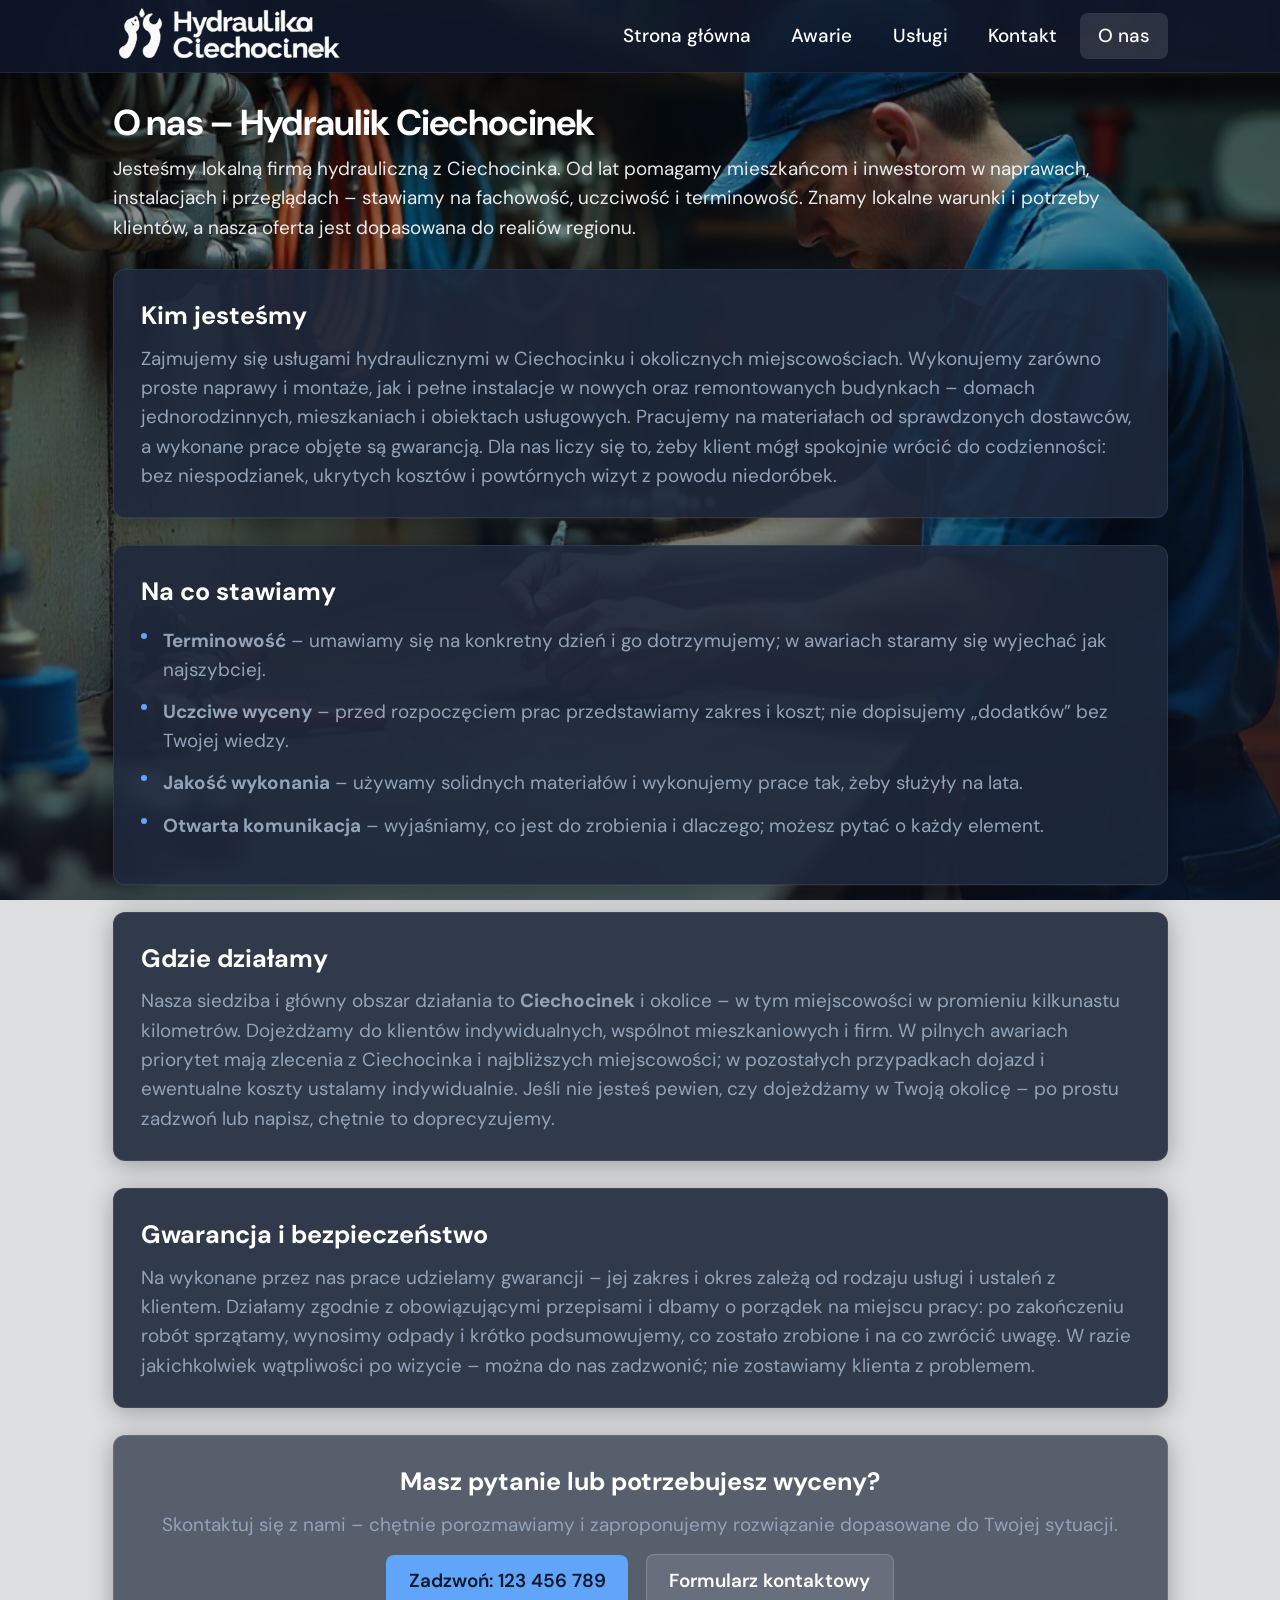
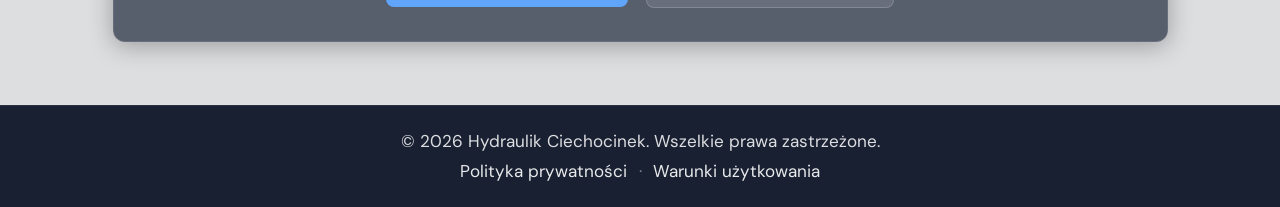
==== about.html @ 27aa8ef2 "Project finished" ====
<!DOCTYPE html>
<html lang="pl">
<head>
    <meta charset="UTF-8">
    <meta name="viewport" content="width=device-width, initial-scale=1.0">
    <meta name="description" content="O nas – Hydraulik Ciechocinek. Doświadczenie, uczciwe wyceny i szybkie interwencje. Poznaj naszą ekipę i sposób pracy.">
    <meta name="theme-color" content="#0a1628">
    <title>O nas – Hydraulik Ciechocinek | Doświadczenie i zaufanie</title>

    <link rel="icon" href="assets/favicon.svg" type="image/svg+xml">
    <link rel="preconnect" href="https://fonts.googleapis.com">
    <link rel="preconnect" href="https://fonts.gstatic.com" crossorigin>
    <link href="https://fonts.googleapis.com/css2?family=DM+Sans:wght@400;500;600;700&display=swap" rel="stylesheet">

    <link rel="stylesheet" href="styles.css">
    <script src="script.js" defer></script>
</head>
<body>
    <header class="header" role="banner">
        <div class="nav nav--glass">
            <a href="index.html" class="logo" aria-label="Strona główna – Hydraulik Ciechocinek">
                <img src="assets/logo.png" alt="Hydraulik Ciechocinek" width="160" height="48">
            </a>

            <button type="button" class="burger" aria-label="Otwórz menu" aria-expanded="false" aria-controls="menu-mobile">
                <span class="burger-bar"></span>
                <span class="burger-bar"></span>
                <span class="burger-bar"></span>
            </button>

            <nav class="menu-desktop" aria-label="Nawigacja główna">
                <a href="index.html" class="menu__link">Strona główna</a>
                <a href="emergencies.html" class="menu__link">Awarie</a>
                <a href="services.html" class="menu__link">Usługi</a>
                <a href="contact.html" class="menu__link">Kontakt</a>
                <a href="about.html" class="menu__link menu__link--active">O nas</a>
            </nav>
        </div>
    </header>

    <nav id="menu-mobile" class="menu-mobile" aria-label="Menu mobilne" aria-hidden="true">
        <a href="index.html" class="menu__link">Strona główna</a>
        <a href="emergencies.html" class="menu__link">Awarie</a>
        <a href="services.html" class="menu__link">Usługi</a>
        <a href="contact.html" class="menu__link">Kontakt</a>
        <a href="about.html" class="menu__link menu__link--active">O nas</a>
    </nav>

    <main id="main-content" class="page">
        <div class="page__content">
            <header class="page__header">
                <h1 class="page__title">O nas – Hydraulik Ciechocinek</h1>
                <p class="page__lead">Jesteśmy lokalną firmą hydrauliczną z Ciechocinka. Od lat pomagamy mieszkańcom i inwestorom w naprawach, instalacjach i przeglądach – stawiamy na fachowość, uczciwość i terminowość. Znamy lokalne warunki i potrzeby klientów, a nasza oferta jest dopasowana do realiów regionu.</p>
            </header>

            <section class="content-block" aria-labelledby="kim-heading">
                <h2 id="kim-heading">Kim jesteśmy</h2>
                <p>Zajmujemy się usługami hydraulicznymi w Ciechocinku i okolicznych miejscowościach. Wykonujemy zarówno proste naprawy i montaże, jak i pełne instalacje w nowych oraz remontowanych budynkach – domach jednorodzinnych, mieszkaniach i obiektach usługowych. Pracujemy na materiałach od sprawdzonych dostawców, a wykonane prace objęte są gwarancją. Dla nas liczy się to, żeby klient mógł spokojnie wrócić do codzienności: bez niespodzianek, ukrytych kosztów i powtórnych wizyt z powodu niedoróbek.</p>
            </section>

            <section class="content-block" aria-labelledby="wartosci-heading">
                <h2 id="wartosci-heading">Na co stawiamy</h2>
                <ul class="values-list">
                    <li><strong>Terminowość</strong> – umawiamy się na konkretny dzień i go dotrzymujemy; w awariach staramy się wyjechać jak najszybciej.</li>
                    <li><strong>Uczciwe wyceny</strong> – przed rozpoczęciem prac przedstawiamy zakres i koszt; nie dopisujemy „dodatków” bez Twojej wiedzy.</li>
                    <li><strong>Jakość wykonania</strong> – używamy solidnych materiałów i wykonujemy prace tak, żeby służyły na lata.</li>
                    <li><strong>Otwarta komunikacja</strong> – wyjaśniamy, co jest do zrobienia i dlaczego; możesz pytać o każdy element.</li>
                </ul>
            </section>

            <section class="content-block" aria-labelledby="rejon-heading">
                <h2 id="rejon-heading">Gdzie działamy</h2>
                <p>Nasza siedziba i główny obszar działania to <strong>Ciechocinek</strong> i okolice – w tym miejscowości w promieniu kilkunastu kilometrów. Dojeżdżamy do klientów indywidualnych, wspólnot mieszkaniowych i firm. W pilnych awariach priorytet mają zlecenia z Ciechocinka i najbliższych miejscowości; w pozostałych przypadkach dojazd i ewentualne koszty ustalamy indywidualnie. Jeśli nie jesteś pewien, czy dojeżdżamy w Twoją okolicę – po prostu zadzwoń lub napisz, chętnie to doprecyzujemy.</p>
            </section>

            <section class="content-block" aria-labelledby="gwarancja-heading">
                <h2 id="gwarancja-heading">Gwarancja i bezpieczeństwo</h2>
                <p>Na wykonane przez nas prace udzielamy gwarancji – jej zakres i okres zależą od rodzaju usługi i ustaleń z klientem. Działamy zgodnie z obowiązującymi przepisami i dbamy o porządek na miejscu pracy: po zakończeniu robót sprzątamy, wynosimy odpady i krótko podsumowujemy, co zostało zrobione i na co zwrócić uwagę. W razie jakichkolwiek wątpliwości po wizycie – można do nas zadzwonić; nie zostawiamy klienta z problemem.</p>
            </section>

            <section class="content-block content-block--cta">
                <h2>Masz pytanie lub potrzebujesz wyceny?</h2>
                <p>Skontaktuj się z nami – chętnie porozmawiamy i zaproponujemy rozwiązanie dopasowane do Twojej sytuacji.</p>
                <a href="tel:+48123456789" class="btn btn--primary btn--phone">Zadzwoń: 123 456 789</a>
                <a href="contact.html" class="btn btn--secondary">Formularz kontaktowy</a>
            </section>
        </div>
    </main>

    <footer class="footer" role="contentinfo">
        <div class="footer__inner">
            <p class="footer__copy">&copy; <span id="year">2025</span> Hydraulik Ciechocinek. Wszelkie prawa zastrzeżone.</p>
            <p class="footer__links">
                <a href="privacy.html">Polityka prywatności</a>
                <span aria-hidden="true"> · </span>
                <a href="terms.html">Warunki użytkowania</a>
            </p>
        </div>
    </footer>
</body>
</html>
---- styles.css ----
/* ===== RESET & BASE ===== */
*, *::before, *::after { box-sizing: border-box; }
html {
  -webkit-text-size-adjust: 100%;
  scroll-behavior: smooth;
  font-size: 18px;
}
body {
  margin: 0;
  min-height: 100vh;
  display: flex;
  flex-direction: column;
  font-family: 'DM Sans', system-ui, -apple-system, sans-serif;
  font-size: 1rem;
  line-height: 1.5;
  color: #e2e8f0;
  background: #0f172a24;
  background-image: linear-gradient(180deg, rgba(0, 0, 0, 0.437) 0%, rgba(15, 23, 42, 0.513) 100%), url(assets/background.png);
  background-size: cover;
  background-position: center;
  background-repeat: no-repeat;
  background-attachment: fixed;
}
@media (prefers-reduced-motion: reduce) {
  html { scroll-behavior: auto; }
}

img { max-width: 100%; height: auto; display: block; }
a { color: inherit; text-decoration: none; }
a:hover { text-decoration: underline; }
button { font: inherit; cursor: pointer; }
ul { margin: 0; padding: 0; list-style: none; }

/* ===== VARIABLES ===== */
:root {
  --header-h: 64px;
  --container: min(100% - 2rem, 1100px);
  --container-pad: 1.25rem;
  --section-gap: 1.5rem;
  --radius: 12px;
  --radius-sm: 8px;
  --transition: 0.2s ease;
  --accent: #60a5fa;
  --accent-hover: #93c5fd;
  --touch-min: 48px;
  --text-sm: 0.95rem;
  --text-base: 1.05rem;
  --text-lg: 1.2rem;
  --text-xl: 1.4rem;
  --text-2xl: 1.65rem;
  --text-3xl: 2rem;
  --bg-card: rgba(30, 41, 59, 0.9);
  --bg-card-border: rgba(255, 255, 255, 0.08);
  --text-primary: #f1f5f9;
  --text-muted: #94a3b8;
  --card-bg: var(--bg-card);
  --card-shadow: 0 4px 24px rgba(0, 0, 0, 0.3), 0 1px 0 rgba(255, 255, 255, 0.05);
}

/* ===== LAYOUT ===== */
#main-content { flex: 1; }
body.no-scroll { overflow: hidden; }

/* ===== HEADER ===== */
.header { position: sticky; top: 0; z-index: 100; background: rgba(15, 23, 42, 0.9); backdrop-filter: blur(12px); -webkit-backdrop-filter: blur(12px); border-bottom: 1px solid rgba(255, 255, 255, 0.08); }
.nav {
  display: flex;
  align-items: center;
  justify-content: space-between;
  max-width: var(--container);
  min-height: var(--header-h);
  margin: 0 auto;
  padding: 0 var(--container-pad);
  gap: 1rem;
}
.nav--glass { background: transparent; }

.logo {
  display: flex;
  align-items: center;
  color: #fff;
  font-weight: 700;
  font-size: var(--text-lg);
}
.logo:hover { text-decoration: none; opacity: 0.9; }
.logo img { height: 60px; width: auto; object-fit: contain; }

.burger {
  display: flex;
  flex-direction: column;
  justify-content: center;
  gap: 5px;
  width: var(--touch-min);
  height: var(--touch-min);
  padding: 10px;
  background: none;
  border: none;
  color: #fff;
  border-radius: var(--radius-sm);
}
.burger:hover { background: rgba(255, 255, 255, 0.08); }
.burger-bar {
  display: block;
  width: 24px;
  height: 2.5px;
  background: currentColor;
  border-radius: 2px;
  transition: transform var(--transition), opacity var(--transition);
}
.burger[aria-expanded="true"] .burger-bar:nth-child(1) { transform: translateY(7.5px) rotate(45deg); }
.burger[aria-expanded="true"] .burger-bar:nth-child(2) { opacity: 0; }
.burger[aria-expanded="true"] .burger-bar:nth-child(3) { transform: translateY(-7.5px) rotate(-45deg); }

/* Menu desktop – widoczne tylko na dużych ekranach */
.menu-desktop {
  display: none;
}

/* Menu mobile – pełnoekranowy overlay (z-index poniżej headera, żeby burger był klikalny) */
.menu-mobile {
  position: fixed;
  top: 0;
  right: 0;
  bottom: 0;
  left: 0;
  z-index: 99;
  display: none;
  flex-direction: column;
  justify-content: center;
  align-items: center;
  gap: 0.5rem;
  padding: calc(var(--header-h) + 1rem) 1.5rem 1.5rem;
  background: rgba(15, 23, 42, 0.98);
  backdrop-filter: blur(12px);
  -webkit-backdrop-filter: blur(12px);
  overflow-y: auto;
}
.menu-mobile.is-open {
  display: flex;
}

.menu-mobile .menu__link {
  display: flex;
  align-items: center;
  justify-content: center;
  width: 100%;
  max-width: 20rem;
  padding: 1rem 1.25rem;
  min-height: var(--touch-min);
  font-size: var(--text-base);
  font-weight: 500;
  color: #fff;
  border-radius: var(--radius-sm);
  transition: background var(--transition);
}
.menu-mobile .menu__link:hover { background: rgba(255, 255, 255, 0.1); text-decoration: none; }
.menu-mobile .menu__link--active { background: rgba(255, 255, 255, 0.12); }

.menu-desktop .menu__link {
  display: flex;
  align-items: center;
  padding: 1rem 1.25rem;
  min-height: var(--touch-min);
  font-size: var(--text-base);
  font-weight: 500;
  color: #fff;
  border-radius: var(--radius-sm);
  transition: background var(--transition);
}
.menu-desktop .menu__link:hover { background: rgba(255, 255, 255, 0.08); text-decoration: none; }
.menu__link--active { background: rgba(255, 255, 255, 0.12); font-weight: 600; }
.menu__link:focus-visible { outline: 2px solid var(--accent); outline-offset: 2px; }

/* ===== MAIN – HOMEPAGE ===== */
.main {
  display: flex;
  flex-direction: column;
  width: 100%;
  max-width: var(--container);
  margin: 0 auto;
  padding: 0 var(--container-pad) var(--section-gap);
}

.hero-section {
  display: flex;
  align-items: center;
  justify-content: center;
  min-height: min(55vh, 420px);
  padding: var(--section-gap) 0;
  text-align: center;
}
.hero-section__inner {
  max-width: 36rem;
}
.hero__badge {
  margin: 0 0 0.75rem;
  font-size: var(--text-sm);
  font-weight: 600;
  text-transform: uppercase;
  letter-spacing: 0.05em;
  color: var(--accent);
}
.hero__title {
  margin: 0 0 0.75rem;
  font-size: clamp(var(--text-2xl), 5vw, var(--text-3xl));
  font-weight: 700;
  line-height: 1.2;
  letter-spacing: -0.02em;
  color: #fff;
}
.hero__lead {
  margin: 0 0 1.5rem;
  font-size: var(--text-base);
  font-weight: 500;
  line-height: 1.55;
  color: rgba(255, 255, 255, 0.92);
}
.hero__cta {
  display: flex;
  flex-direction: column;
  align-items: center;
  gap: 0.5rem;
}
.hero__cta-note {
  margin: 0;
  font-size: var(--text-sm);
  color: rgba(255, 255, 255, 0.8);
}
.btn--large {
  padding: 0.9rem 1.75rem;
  font-size: var(--text-lg);
}
.hero-section .btn--primary {
  background: var(--accent);
  color: #0f172a;
}
.hero-section .btn--primary:hover { background: var(--accent-hover); color: #0f172a; text-decoration: none; }

/* Sekcja Dlaczego my */
.why-section {
  width: 100%;
  max-width: var(--container);
  margin: 0 auto;
  padding: var(--section-gap) var(--container-pad);
}
.why-section__inner {
  padding: 1.75rem;
  background: var(--card-bg);
  border-radius: var(--radius);
  border: 1px solid var(--bg-card-border);
  box-shadow: var(--card-shadow);
}
.why-section__title {
  margin: 0 0 0.5rem;
  font-size: var(--text-2xl);
  font-weight: 700;
  color: #fff;
  text-align: center;
}
.why-section__lead {
  margin: 0 0 1.5rem;
  font-size: var(--text-base);
  color: var(--text-muted);
  text-align: center;
  line-height: 1.5;
}
.why-list {
  list-style: none;
  padding: 0;
  margin: 0 0 1.5rem;
}
.why-list li {
  padding: 0.6rem 0 0.6rem 1.5rem;
  position: relative;
  font-size: var(--text-base);
  line-height: 1.5;
  color: var(--text-primary);
}
.why-list li::before {
  content: "";
  position: absolute;
  left: 0;
  top: 0.85em;
  width: 8px;
  height: 8px;
  border-radius: 50%;
  background: var(--accent);
}
.why-section .btn--primary {
  display: block;
  text-align: center;
  width: 100%;
  max-width: 20rem;
  margin: 0 auto;
}

.cards-wrap {
  display: grid;
  grid-template-columns: 1fr;
  gap: var(--section-gap);
}
@media (min-width: 700px) {
  .cards-wrap { grid-template-columns: repeat(3, 1fr); }
}

.card {
  display: flex;
  border-radius: var(--radius);
  overflow: hidden;
  box-shadow: var(--card-shadow);
}
.card__inner {
  flex: 1;
  padding: 1.5rem;
  background: var(--card-bg);
  color: var(--text-primary);
  border-radius: var(--radius);
  border: 1px solid var(--bg-card-border);
  display: flex;
  flex-direction: column;
  align-items: flex-start;
}
.card__title {
  margin: 0 0 0.5rem;
  font-size: var(--text-xl);
  font-weight: 700;
  color: #fff;
}
.card__text {
  margin: 0 0 1rem;
  font-size: var(--text-sm);
  line-height: 1.5;
  color: var(--text-muted);
  flex: 1;
}
.card__contact {
  margin: 0 0 0.75rem;
  font-size: var(--text-base);
  font-weight: 600;
  color: var(--text-primary);
}
.card__contact a { color: var(--accent); }
.card__contact a:hover { text-decoration: underline; }
.card__btn {
  width: 100%;
  justify-content: center;
  background: rgba(255, 255, 255, 0.12);
  color: #fff;
  border: 1px solid rgba(255, 255, 255, 0.2);
}
.card__btn:hover { background: rgba(255, 255, 255, 0.18); text-decoration: none; }

/* ===== FOOTER ===== */
.footer {
  margin-top: auto;
  padding: 1.25rem var(--container-pad);
  background: rgba(15, 23, 42, 0.95);
  border-top: 1px solid rgba(255, 255, 255, 0.08);
}
.footer__inner {
  max-width: var(--container);
  margin: 0 auto;
  text-align: center;
  font-size: var(--text-sm);
  color: rgba(255, 255, 255, 0.85);
}
.footer__copy { margin: 0 0 0.25rem; }
.footer__links { margin: 0; }
.footer__links a { color: rgba(255, 255, 255, 0.9); }
.footer__links a:hover { text-decoration: underline; }
.footer__links [aria-hidden="true"] { opacity: 0.5; margin: 0 0.35rem; }

/* ===== DESKTOP NAV ===== */
@media (min-width: 768px) {
  :root { --header-h: 72px; }
  .burger { display: none; }
  .menu-desktop {
    display: flex;
    flex-direction: row;
    background: none;
    padding: 0;
    gap: 0.25rem;
  }
  .menu-desktop .menu__link {
    padding: 0.5rem 1rem;
    min-height: auto;
  }
  .menu-mobile {
    display: none !important;
  }
}

/* ===== BUTTONS (global) ===== */
.btn {
  display: inline-flex;
  align-items: center;
  justify-content: center;
  min-height: var(--touch-min);
  padding: 0.65rem 1.25rem;
  border: none;
  border-radius: var(--radius-sm);
  font-size: var(--text-base);
  font-weight: 600;
  transition: background-color var(--transition), color var(--transition);
  text-decoration: none;
}
.btn--primary {
  background: var(--accent);
  color: #0f172a;
}
.btn--primary:hover { background: var(--accent-hover); color: #0f172a; text-decoration: none; }
.btn--secondary {
  background: rgba(255, 255, 255, 0.1);
  color: #fff;
  border: 1px solid rgba(255, 255, 255, 0.18);
}
.btn--secondary:hover { background: rgba(255, 255, 255, 0.16); text-decoration: none; }
.btn--ghost { background: transparent; color: rgba(255, 255, 255, 0.9); }
.btn--ghost:hover { background: rgba(255, 255, 255, 0.08); text-decoration: none; }

/* ===== SUBPAGES (page layout) ===== */
.page {
  display: block;
  flex: 1;
  width: 100%;
  max-width: var(--container);
  margin: 0 auto;
  padding: var(--section-gap) var(--container-pad) 2rem;
}
.page__content { margin: 0; }
.page__header { margin-bottom: 1.5rem; }
.page__title {
  margin: 0 0 0.5rem;
  font-size: clamp(var(--text-2xl), 4vw, var(--text-3xl));
  font-weight: 700;
  line-height: 1.25;
  letter-spacing: -0.02em;
  color: #fff;
}
.page__lead {
  margin: 0;
  font-size: var(--text-base);
  line-height: 1.55;
  color: rgba(255, 255, 255, 0.9);
}

.content-block {
  margin-bottom: var(--section-gap);
  padding: 1.5rem;
  background: var(--card-bg);
  color: var(--text-primary);
  border-radius: var(--radius);
  border: 1px solid var(--bg-card-border);
  box-shadow: var(--card-shadow);
}
.content-block h2 {
  margin: 0 0 0.5rem;
  font-size: var(--text-xl);
  font-weight: 700;
  color: #fff;
}
.content-block h3 { margin: 0 0 0.25rem; font-size: var(--text-base); font-weight: 600; color: var(--text-muted); }
.content-block p {
  margin: 0 0 0.5rem;
  font-size: var(--text-base);
  line-height: 1.55;
  color: var(--text-muted);
}
.content-block p:last-child { margin-bottom: 0; }
.content-block ul { margin: 0 0 0.5rem; }
.content-block .services-list { margin-bottom: 0; }

.content-block--cta {
  text-align: center;
  background: rgba(30, 41, 59, 0.7);
  border: 1px solid rgba(255, 255, 255, 0.1);
  color: #fff;
}
.content-block--cta h2 { color: #fff; }
.content-block--cta p { color: var(--text-muted); }
.content-block--cta .btn { margin: 0.35rem; }

.services-list { display: flex; flex-direction: column; gap: 0.4rem; }
.services-list li {
  padding-left: 1.25rem;
  position: relative;
  font-size: var(--text-base);
  color: var(--text-muted);
}
.services-list li::before {
  content: "";
  position: absolute;
  left: 0;
  top: 0.5em;
  width: 6px;
  height: 6px;
  border-radius: 50%;
  background: var(--accent);
}

.values-list { list-style: none; padding: 0; margin: 0; }
.values-list li {
  padding: 0.4rem 0 0.4rem 1.25rem;
  position: relative;
  font-size: var(--text-base);
  line-height: 1.5;
  color: var(--text-muted);
}
.values-list li::before {
  content: "";
  position: absolute;
  left: 0;
  top: 0.7em;
  width: 6px;
  height: 6px;
  border-radius: 50%;
  background: var(--accent);
}

.contact-info__grid { display: grid; gap: 1rem; margin-top: 0.75rem; }
.contact-info__item h3 { margin-bottom: 0.2rem; color: #fff; }
.contact-info__item p { margin-bottom: 0.2rem; font-size: var(--text-base); color: var(--text-muted); }
.contact-info__item a { color: var(--accent); }
.contact-info__note { font-size: var(--text-sm); color: var(--text-muted); opacity: 0.9; }
@media (min-width: 600px) { .contact-info__grid { grid-template-columns: repeat(2, 1fr); } }
@media (min-width: 900px) { .contact-info__grid { grid-template-columns: repeat(3, 1fr); } }

/* ===== FORM ===== */
.form {
  display: flex;
  flex-direction: column;
  gap: 0.75rem;
  margin-top: 1rem;
}
.form label { display: block; font-size: var(--text-base); font-weight: 500; margin-bottom: 0.2rem; color: var(--text-primary); }
.form input,
.form textarea {
  width: 100%;
  min-height: 48px;
  padding: 0.65rem 0.9rem;
  font: inherit;
  font-size: var(--text-base);
  color: var(--text-primary);
  background: rgba(15, 23, 42, 0.6);
  border: 1px solid rgba(255, 255, 255, 0.15);
  border-radius: var(--radius-sm);
  transition: border-color var(--transition), box-shadow var(--transition);
}
.form input::placeholder,
.form textarea::placeholder { color: var(--text-muted); }
.form input:focus,
.form textarea:focus {
  outline: none;
  border-color: var(--accent);
  box-shadow: 0 0 0 3px rgba(96, 165, 250, 0.2);
}
.form textarea { min-height: 120px; resize: vertical; line-height: 1.5; }
.form--page { max-width: 28rem; }

/* ===== PRICING TABLE ===== */
.pricing-table-wrap { overflow-x: auto; margin: 1.25rem 0; }
.pricing-table {
  width: 100%;
  min-width: 280px;
  border-collapse: collapse;
  font-size: var(--text-base);
  color: var(--text-primary);
}
.pricing-table th,
.pricing-table td {
  padding: 0.65rem 0.9rem;
  text-align: left;
  border-bottom: 1px solid rgba(255, 255, 255, 0.1);
}
.pricing-table th {
  font-weight: 600;
  background: rgba(15, 23, 42, 0.5);
  color: var(--text-primary);
}
.pricing-table tbody tr:hover { background: rgba(15, 23, 42, 0.35); }
.pricing-table td:last-child { white-space: nowrap; color: var(--accent); font-weight: 500; }
.pricing-note { font-size: var(--text-sm); color: var(--text-muted); margin-top: 0.75rem; }

/* ===== FOCUS & REDUCED MOTION ===== */
.btn:focus-visible,
.form input:focus-visible,
.form textarea:focus-visible,
.form button:focus-visible,
.menu__link:focus-visible {
  outline: 2px solid var(--accent);
  outline-offset: 2px;
}
@media (prefers-reduced-motion: reduce) {
  .burger-bar { transition: none; }
  .btn, .menu__link { transition: none; }
  .form input, .form textarea { transition: none; }
}
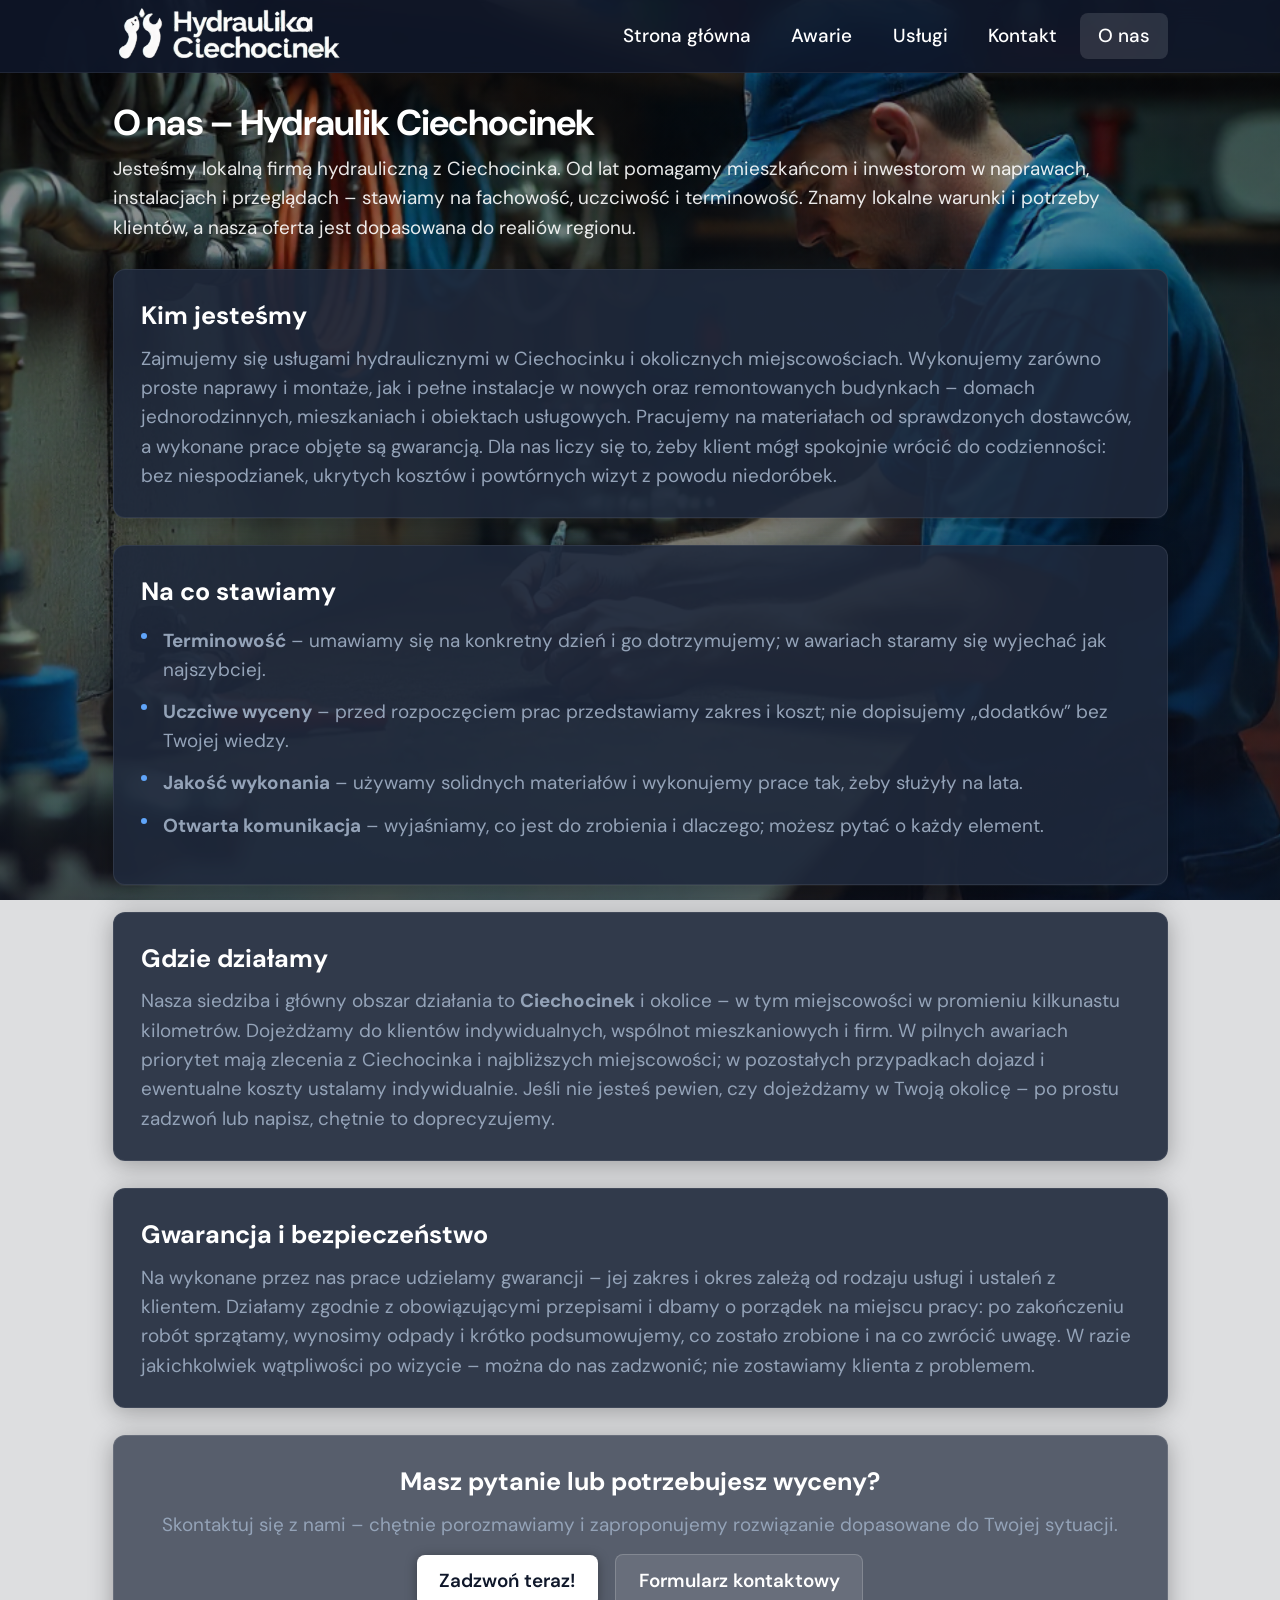
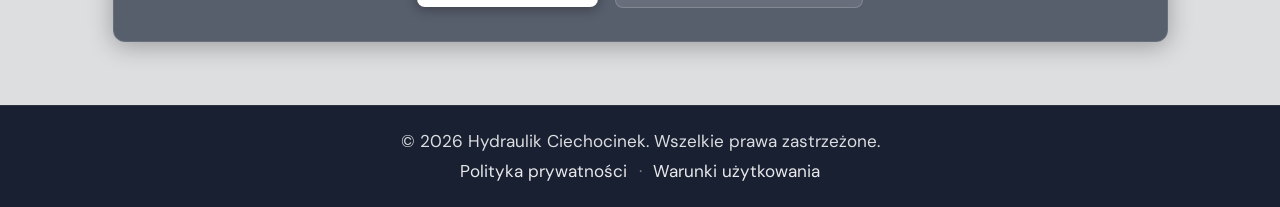
==== commit a26ee596: "Version: 0.2" ====
--- a/about.html
+++ b/about.html
@@ -81,7 +81,7 @@
             <section class="content-block content-block--cta">
                 <h2>Masz pytanie lub potrzebujesz wyceny?</h2>
                 <p>Skontaktuj się z nami – chętnie porozmawiamy i zaproponujemy rozwiązanie dopasowane do Twojej sytuacji.</p>
-                <a href="tel:+48123456789" class="btn btn--primary btn--phone">Zadzwoń: 123 456 789</a>
+                <a href="tel:+48123456789" class="btn btn--cta btn--phone">Zadzwoń teraz!</a>
                 <a href="contact.html" class="btn btn--secondary">Formularz kontaktowy</a>
             </section>
         </div>
--- a/styles.css
+++ b/styles.css
@@ -42,6 +42,9 @@
   --transition: 0.2s ease;
   --accent: #60a5fa;
   --accent-hover: #93c5fd;
+  --cta-bg: #ffffff;
+  --cta-text: #0f172a;
+  --cta-glow: 0 0 0 2px rgba(255, 255, 255, 0.5), 0 6px 28px rgba(255, 255, 255, 0.25);
   --touch-min: 48px;
   --text-sm: 0.95rem;
   --text-base: 1.05rem;
@@ -227,14 +230,42 @@
   color: rgba(255, 255, 255, 0.8);
 }
 .btn--large {
+  padding: 1.2rem 2.25rem;
+  font-size: 1.2rem;
+}
+
+/* CTA – maksymalny kontrast, natychmiastowe „kliknij” */
+.btn--cta-hero,
+.btn--cta {
+  background: var(--cta-bg);
+  color: var(--cta-text);
+  font-weight: 700;
+  border: none;
+  box-shadow: 0 2px 12px rgba(0, 0, 0, 0.35);
+  min-height: 56px;
   padding: 0.9rem 1.75rem;
-  font-size: var(--text-lg);
-}
-.hero-section .btn--primary {
-  background: var(--accent);
-  color: #0f172a;
-}
-.hero-section .btn--primary:hover { background: var(--accent-hover); color: #0f172a; text-decoration: none; }
+  font-size: 1.1rem;
+}
+.btn--cta-hero {
+  box-shadow: var(--cta-glow);
+  padding: 1.2rem 2.5rem;
+}
+.btn--cta-hero:hover,
+.btn--cta:hover {
+  background: #f1f5f9;
+  color: var(--cta-text);
+  text-decoration: none;
+  box-shadow: 0 4px 20px rgba(255, 255, 255, 0.35);
+}
+.hero-section .btn--cta-hero { min-height: 64px; }
+
+.why-section .btn--cta {
+  display: block;
+  text-align: center;
+  width: 100%;
+  max-width: 20rem;
+  margin: 0 auto;
+}
 
 /* Sekcja Dlaczego my */
 .why-section {
@@ -286,12 +317,63 @@
   border-radius: 50%;
   background: var(--accent);
 }
-.why-section .btn--primary {
-  display: block;
-  text-align: center;
-  width: 100%;
-  max-width: 20rem;
+
+/* Sekcja opinii (dowód społeczny) */
+.testimonials {
+  width: 100%;
+  max-width: var(--container);
   margin: 0 auto;
+  padding: var(--section-gap) var(--container-pad);
+}
+.testimonials__inner {
+  padding: 1.75rem;
+  background: var(--card-bg);
+  border-radius: var(--radius);
+  border: 1px solid var(--bg-card-border);
+  box-shadow: var(--card-shadow);
+}
+.testimonials__title {
+  margin: 0 0 0.5rem;
+  font-size: var(--text-2xl);
+  font-weight: 700;
+  color: #fff;
+  text-align: center;
+}
+.testimonials__lead {
+  margin: 0 0 1.5rem;
+  font-size: var(--text-base);
+  color: var(--text-muted);
+  text-align: center;
+  line-height: 1.5;
+}
+.testimonials__list {
+  list-style: none;
+  padding: 0;
+  margin: 0;
+  display: grid;
+  gap: 1.25rem;
+}
+@media (min-width: 700px) {
+  .testimonials__list { grid-template-columns: repeat(3, 1fr); }
+}
+.testimonial {
+  padding: 1.25rem;
+  background: rgba(15, 23, 42, 0.5);
+  border-radius: var(--radius-sm);
+  border: 1px solid rgba(255, 255, 255, 0.06);
+}
+.testimonial__quote {
+  margin: 0 0 1rem;
+  font-size: var(--text-sm);
+  line-height: 1.55;
+  color: var(--text-primary);
+  font-style: italic;
+}
+.testimonial__author {
+  font-size: 0.9rem;
+  color: var(--text-muted);
+  font-style: normal;
+  font-weight: 500;
 }
 
 .cards-wrap {
@@ -348,7 +430,10 @@
   color: #fff;
   border: 1px solid rgba(255, 255, 255, 0.2);
 }
+.card__btn + .card__btn { margin-top: 0.5rem; }
 .card__btn:hover { background: rgba(255, 255, 255, 0.18); text-decoration: none; }
+.card__inner .btn--cta.card__btn { background: var(--cta-bg); color: var(--cta-text); font-weight: 700; border: none; box-shadow: 0 2px 12px rgba(0, 0, 0, 0.3); }
+.card__inner .btn--cta.card__btn:hover { background: #f1f5f9; color: var(--cta-text); box-shadow: 0 4px 16px rgba(255, 255, 255, 0.2); }
 
 /* ===== FOOTER ===== */
 .footer {
@@ -590,6 +675,11 @@
   outline: 2px solid var(--accent);
   outline-offset: 2px;
 }
+.btn--cta:focus-visible,
+.btn--cta-hero:focus-visible {
+  outline-color: var(--cta-text);
+  outline-offset: 3px;
+}
 @media (prefers-reduced-motion: reduce) {
   .burger-bar { transition: none; }
   .btn, .menu__link { transition: none; }
